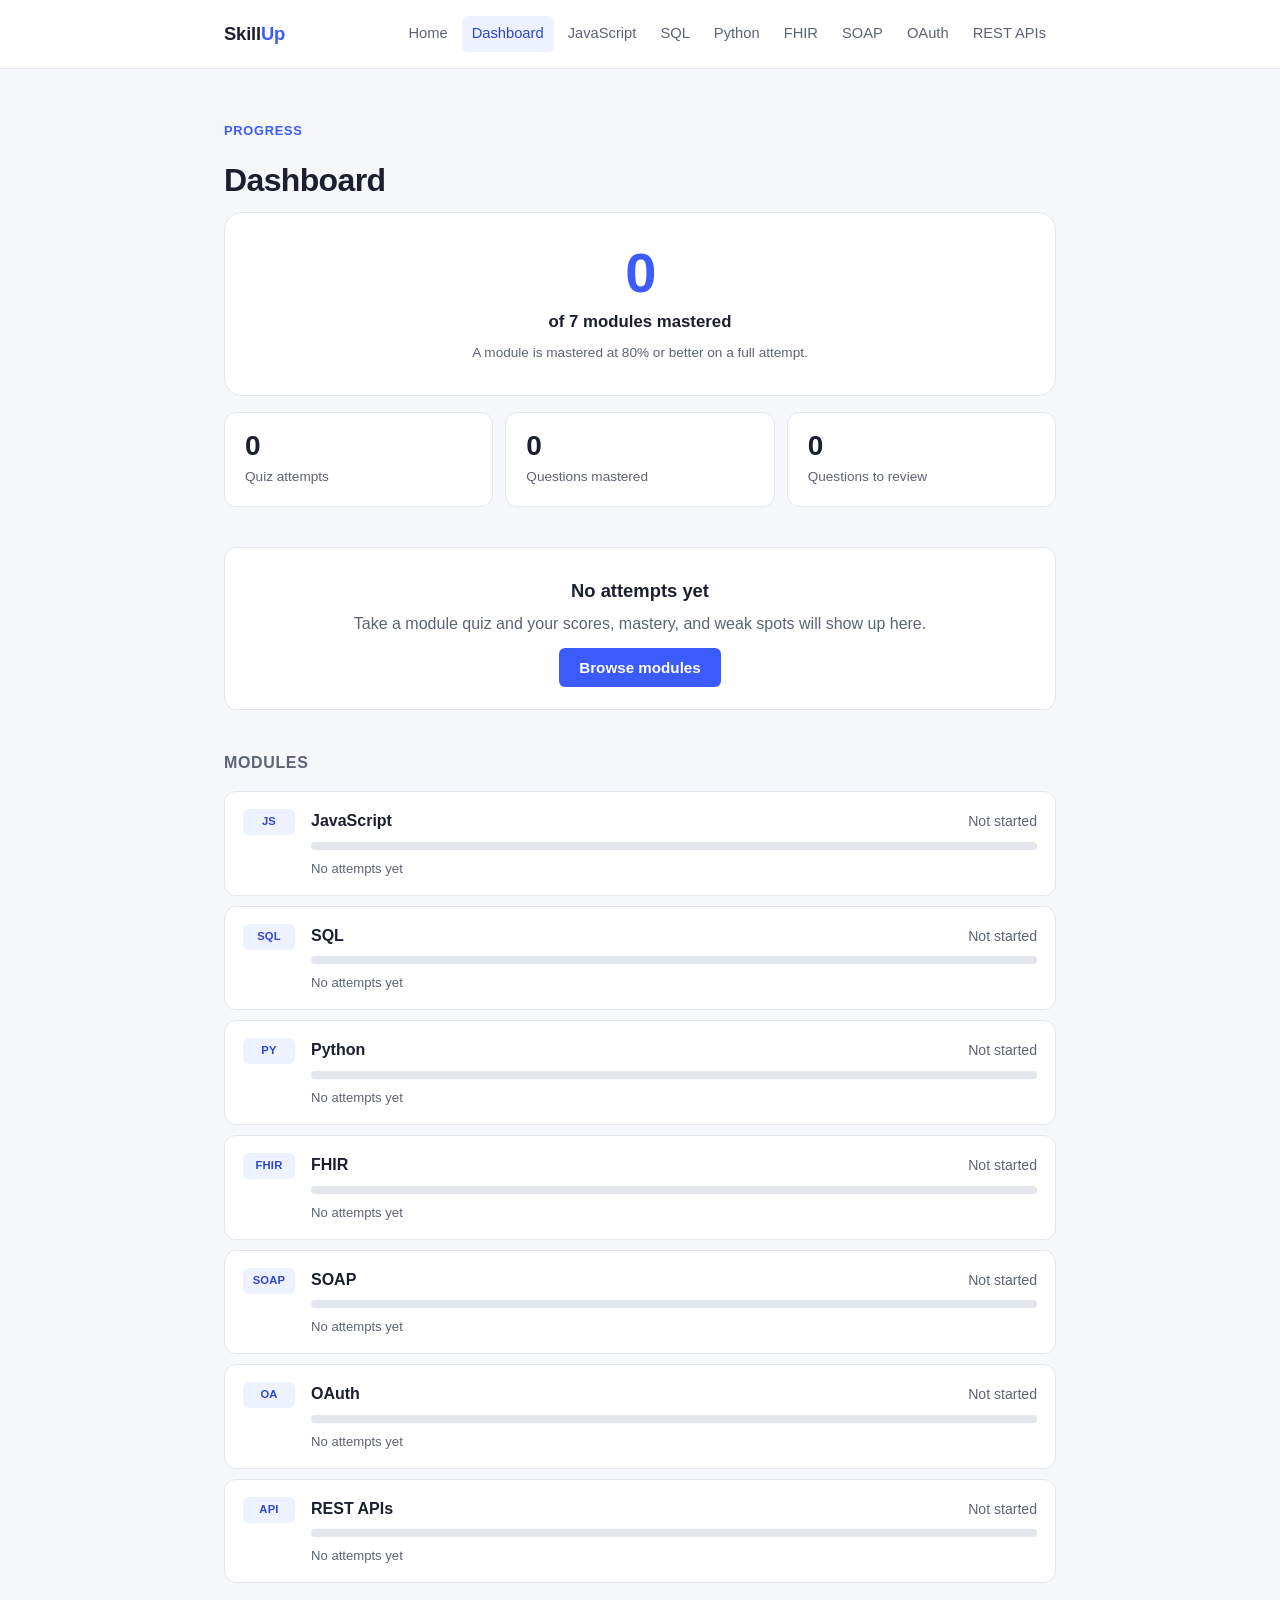
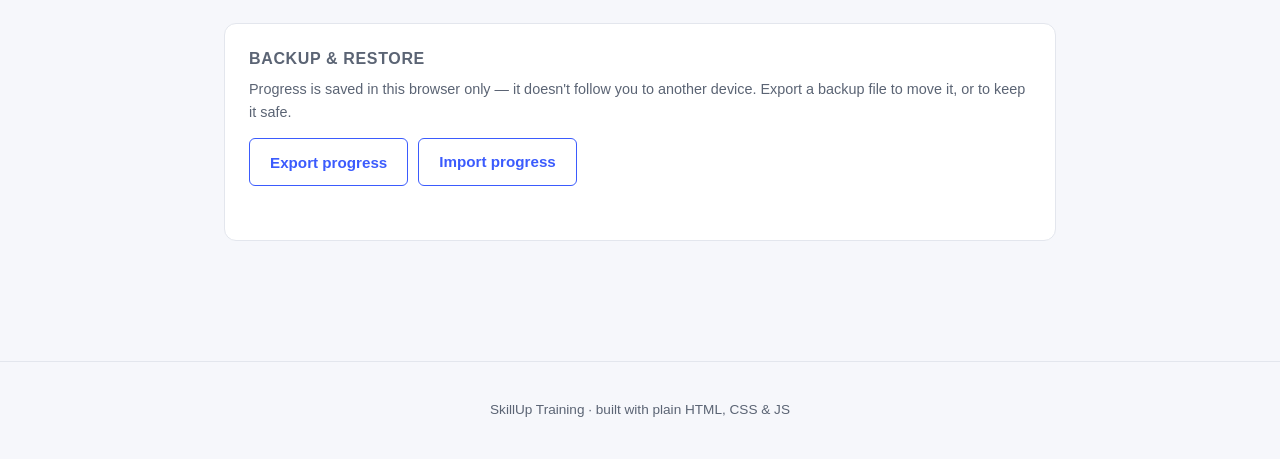
==== dashboard.html @ 1e8f08c0 "Phase 2: progress dashboard A new dashboard.html reading entirely through the existing data layer. N" ====
<!DOCTYPE html>
<html lang="en">
<head>
  <meta charset="UTF-8" />
  <meta name="viewport" content="width=device-width, initial-scale=1.0" />
  <title>Dashboard — SkillUp</title>
  <link rel="stylesheet" href="css/styles.css?v=4" />
  <!-- modules.js must come first: nav.js reads the manifest from it.
       Deferred scripts run in document order, so tag order guarantees it. -->
  <script src="js/modules.js?v=4" defer></script>
  <script src="js/nav.js?v=4" defer></script>
</head>
<body>

  <!-- Filled in by js/nav.js. -->
  <header class="site-header" data-site-header>
    <noscript>
      <div class="header-inner">
        <a class="brand" href="index.html">Skill<span>Up</span></a>
      </div>
    </noscript>
  </header>

  <main>
    <div class="module-header">
      <p class="kicker">Progress</p>
      <h1>Dashboard</h1>
    </div>

    <p class="dash-storage-warning" data-dash-storage-warning hidden>
      This browser isn't allowing local storage, so nothing is being saved between visits.
    </p>

    <!-- Hero figure + supporting stat tiles. -->
    <section class="dash-section" data-dash-summary></section>

    <section class="dash-section dash-empty" data-dash-empty hidden>
      <h2>No attempts yet</h2>
      <p>Take a module quiz and your scores, mastery, and weak spots will show up here.</p>
      <a class="btn" href="index.html">Browse modules</a>
    </section>

    <section class="dash-section">
      <h2 class="dash-heading">Modules</h2>
      <div data-dash-modules></div>
    </section>

    <section class="dash-section">
      <h2 class="dash-heading">Recent attempts</h2>
      <div data-dash-recent></div>
    </section>

    <section class="dash-section">
      <h2 class="dash-heading">Questions to review</h2>
      <p class="dash-subhead">The ones you've missed most often — these will seed flashcards later.</p>
      <div data-dash-review></div>
    </section>

    <!-- Revealed by js/progress-io.js once it knows the storage layer loaded. -->
    <section class="dash-section progress-tools" data-progress-tools hidden>
      <h2>Backup &amp; restore</h2>
      <p>Progress is saved in this browser only — it doesn't follow you to another device. Export a backup file to move it, or to keep it safe.</p>
      <div class="progress-tools-actions">
        <button type="button" class="btn btn-secondary" data-progress-export>Export progress</button>
        <label class="btn btn-secondary file-btn">
          Import progress
          <input type="file" accept="application/json,.json" data-progress-import hidden />
        </label>
      </div>
      <p class="progress-tools-status" role="status" data-progress-status></p>
    </section>

    <noscript>
      <p class="noscript-note">
        This dashboard is built in the browser, so it needs JavaScript. Please enable it and reload.
      </p>
    </noscript>
  </main>

  <footer class="site-footer">
    <p>SkillUp Training &middot; built with plain HTML, CSS &amp; JS</p>
  </footer>

  <!-- progress.js is the data layer. The module data files supply question text
       for the "Questions to review" table, which stores only question ids. -->
  <script src="js/progress.js?v=4"></script>
  <script src="js/data/javascript.js?v=4"></script>
  <script src="js/data/sql.js?v=4"></script>
  <script src="js/data/python.js?v=4"></script>
  <script src="js/data/fhir.js?v=4"></script>
  <script src="js/data/soap.js?v=4"></script>
  <script src="js/data/oauth.js?v=4"></script>
  <script src="js/data/rest-apis.js?v=4"></script>
  <script src="js/dashboard.js?v=4"></script>
  <script src="js/progress-io.js?v=4"></script>

</body>
</html>
---- css/styles.css ----
/* ==========================================================================
   SkillUp — shared stylesheet
   Design tokens live in :root — tweak these first to re-theme the site.
   ========================================================================== */

:root {
  --bg: #f6f7fb;
  --surface: #ffffff;
  --text: #1b2030;
  --text-muted: #5b6474;
  --border: #e3e6ed;
  --accent: #3b5bfd;
  --accent-dark: #2c46d1;
  --accent-soft: #eef1ff;
  --success: #1f9d55;
  --success-soft: #e9f9ef;
  --error: #d6455a;
  --error-soft: #fdecee;
  --radius-sm: 6px;
  --radius: 12px;
  --radius-lg: 18px;
  --shadow: 0 1px 2px rgba(20, 24, 40, 0.04), 0 8px 24px rgba(20, 24, 40, 0.06);
  --max-width: 880px;
  --font: -apple-system, BlinkMacSystemFont, "Segoe UI", Roboto, Helvetica, Arial, sans-serif;
  --font-mono: "SFMono-Regular", Consolas, "Liberation Mono", Menlo, monospace;
}

* {
  box-sizing: border-box;
}

html {
  scroll-behavior: smooth;
}

body {
  margin: 0;
  font-family: var(--font);
  background: var(--bg);
  color: var(--text);
  line-height: 1.6;
  -webkit-font-smoothing: antialiased;
}

img {
  max-width: 100%;
}

a {
  color: var(--accent);
  text-decoration: none;
}

a:hover {
  text-decoration: underline;
}

/* ---------- layout ---------- */

.site-header {
  border-bottom: 1px solid var(--border);
  background: var(--surface);
  position: sticky;
  top: 0;
  z-index: 10;
}

.site-header .header-inner {
  max-width: var(--max-width);
  margin: 0 auto;
  padding: 16px 24px;
  display: flex;
  align-items: center;
  justify-content: space-between;
  gap: 16px;
  flex-wrap: wrap;
}

.brand {
  font-weight: 700;
  font-size: 1.15rem;
  color: var(--text);
  letter-spacing: -0.01em;
}

.brand:hover {
  text-decoration: none;
  opacity: 0.85;
}

.brand span {
  color: var(--accent);
}

.site-nav {
  display: flex;
  flex-wrap: wrap;
  gap: 4px;
}

.site-nav a {
  color: var(--text-muted);
  font-size: 0.92rem;
  font-weight: 500;
  padding: 6px 10px;
  border-radius: var(--radius-sm);
}

.site-nav a:hover {
  background: var(--accent-soft);
  color: var(--accent-dark);
  text-decoration: none;
}

.site-nav a[aria-current="page"] {
  background: var(--accent-soft);
  color: var(--accent-dark);
}

main {
  max-width: var(--max-width);
  margin: 0 auto;
  padding: 40px 24px 80px;
}

.site-footer {
  border-top: 1px solid var(--border);
  padding: 24px;
  text-align: center;
  color: var(--text-muted);
  font-size: 0.85rem;
}

/* ---------- home page ---------- */

.hero {
  padding: 48px 0 40px;
  text-align: center;
}

.hero h1 {
  font-size: 2.25rem;
  margin: 0 0 12px;
  letter-spacing: -0.02em;
}

.hero p {
  color: var(--text-muted);
  font-size: 1.1rem;
  max-width: 560px;
  margin: 0 auto;
}

.module-grid {
  display: grid;
  grid-template-columns: repeat(auto-fit, minmax(230px, 1fr));
  gap: 16px;
  margin-top: 16px;
}

.module-card {
  background: var(--surface);
  border: 1px solid var(--border);
  border-radius: var(--radius);
  padding: 22px;
  display: flex;
  flex-direction: column;
  gap: 10px;
  color: var(--text);
  transition: transform 0.15s ease, box-shadow 0.15s ease, border-color 0.15s ease;
}

.module-card:hover {
  text-decoration: none;
  transform: translateY(-2px);
  box-shadow: var(--shadow);
  border-color: var(--accent);
}

/* Base badge — the shared look. Size is set by the context that uses it, so a
   badge always has a FIXED width and never sizes to its own text; otherwise
   "JS" and "FHIR" come out different widths and the labels beside them fail to
   line up down a column. */
.badge {
  display: inline-flex;
  align-items: center;
  justify-content: center;
  background: var(--accent-soft);
  color: var(--accent-dark);
  font-weight: 700;
  border-radius: 8px;
  flex: none;
}

.module-card .badge {
  width: 40px;
  height: 40px;
  border-radius: 10px;
  font-size: 0.95rem;
}

.module-card h2 {
  margin: 0;
  font-size: 1.1rem;
}

.module-card p {
  margin: 0;
  color: var(--text-muted);
  font-size: 0.92rem;
}

/* Per-module progress line on a tile, written by js/home.js. `margin-top: auto`
   moves down to .go, so the status sits directly under the blurb and the
   "Start module" link stays pinned to the bottom of every card regardless of
   how long the blurb is. */
.module-status {
  margin: 0;
  font-size: 0.82rem;
  font-weight: 600;
  color: var(--text-muted);
}

.module-status.is-mastered {
  color: var(--success);
}

.module-card .go {
  margin-top: auto;
  padding-top: 4px;
  font-size: 0.85rem;
  font-weight: 600;
  color: var(--accent);
}

.home-dash-link {
  margin: 28px 0 0;
  text-align: center;
  font-weight: 600;
  font-size: 0.95rem;
}

/* ==========================================================================
   dashboard (js/dashboard.js)

   Conventions borrowed from the site's own tokens:
     mastered    -> --success  (validated: ΔE 30.1 vs accent under deuteranopia)
     in progress -> --accent
     not started -> no fill, neutral track only

   Colour encodes STATE, never magnitude — the bar's length already carries the
   value, and colouring it darker-because-longer would say the same thing twice.
   Every meter is paired with its score in text, so colour is never the only
   way to read a row.
   ========================================================================== */

.dash-section {
  margin-bottom: 40px;
}

.dash-heading {
  font-size: 1rem;
  text-transform: uppercase;
  letter-spacing: 0.04em;
  color: var(--text-muted);
  margin: 0 0 4px;
}

.dash-subhead {
  margin: 0 0 16px;
  color: var(--text-muted);
  font-size: 0.9rem;
}

.dash-heading + [data-dash-modules],
.dash-heading + [data-dash-recent],
.dash-heading + [data-dash-review] {
  margin-top: 16px;
}

.dash-storage-warning {
  background: var(--error-soft);
  border: 1px solid var(--error);
  border-radius: var(--radius);
  padding: 14px 18px;
  font-size: 0.9rem;
  margin: 0 0 28px;
}

/* ---------- hero figure: exactly one per view ---------- */

.dash-hero {
  background: var(--surface);
  border: 1px solid var(--border);
  border-radius: var(--radius-lg);
  padding: 32px 28px;
  text-align: center;
  margin-bottom: 16px;
}

.dash-hero-value {
  /* Proportional figures, not tabular: at display sizes tabular-nums gives
     every digit the width of a zero, which makes a number look loose. */
  font-size: 3.5rem;
  line-height: 1;
  font-weight: 700;
  letter-spacing: -0.03em;
  color: var(--accent);
  margin: 0;
}

.dash-hero-label {
  margin: 8px 0 0;
  font-size: 1.05rem;
  font-weight: 600;
}

.dash-hero-sub {
  margin: 6px 0 0;
  color: var(--text-muted);
  font-size: 0.85rem;
}

/* ---------- supporting stat tiles ---------- */

.dash-tiles {
  display: grid;
  grid-template-columns: repeat(auto-fit, minmax(150px, 1fr));
  gap: 12px;
}

.dash-tile {
  background: var(--surface);
  border: 1px solid var(--border);
  border-radius: var(--radius);
  padding: 18px 20px;
}

.dash-tile-value {
  margin: 0;
  font-size: 1.75rem;
  font-weight: 700;
  line-height: 1.1;
  letter-spacing: -0.02em;
}

.dash-tile-label {
  margin: 4px 0 0;
  color: var(--text-muted);
  font-size: 0.85rem;
}

/* ---------- per-module meter rows ---------- */

.dash-modules {
  display: flex;
  flex-direction: column;
  gap: 10px;
}

.dash-row {
  display: flex;
  align-items: flex-start;
  gap: 16px;
  background: var(--surface);
  border: 1px solid var(--border);
  border-radius: var(--radius);
  padding: 16px 18px;
  color: var(--text);
  transition: border-color 0.15s ease, box-shadow 0.15s ease;
}

.dash-row:hover {
  text-decoration: none;
  border-color: var(--accent);
  box-shadow: var(--shadow);
}

/* Fixed width so every module title starts at the same x, whatever the badge
   text is ("JS" vs "FHIR"). */
.dash-row .badge {
  width: 52px;
  height: 26px;
  border-radius: 6px;
  font-size: 0.7rem;
  letter-spacing: 0.02em;
  margin-top: 1px;
}

.dash-row-body {
  flex: 1;
  min-width: 0; /* lets long titles wrap instead of forcing the row wider */
}

.dash-row-head {
  display: flex;
  justify-content: space-between;
  align-items: baseline;
  gap: 12px;
  margin-bottom: 8px;
}

.dash-row-title {
  font-weight: 600;
}

.dash-row-value {
  /* tabular-nums IS right here: these align down a column of rows. */
  font-variant-numeric: tabular-nums;
  font-size: 0.88rem;
  color: var(--text-muted);
  white-space: nowrap;
}

/*
   The meter. Thin (8px, well under the 24px cap), square at the baseline where
   it starts and 4px-rounded at the data end. The track is a lighter step of the
   fill's own hue so the state reads across the whole bar, not just the filled
   part. No border around the fill — the track provides the separation.
*/
.dash-meter {
  height: 8px;
  border-radius: 4px;
  background: var(--border);
  overflow: hidden;
}

.dash-meter-fill {
  height: 100%;
  width: 0;
  border-radius: 0 4px 4px 0;
  background: var(--accent);
  transition: width 0.3s ease;
}

.dash-meter.is-mastered {
  background: var(--success-soft);
}

.dash-meter.is-mastered .dash-meter-fill {
  background: var(--success);
}

.dash-meter.is-progress {
  background: var(--accent-soft);
}

.dash-meter.is-progress .dash-meter-fill {
  background: var(--accent);
}

.dash-row-foot {
  display: flex;
  align-items: center;
  gap: 10px;
  margin-top: 8px;
}

.dash-row-meta {
  font-size: 0.82rem;
  color: var(--text-muted);
}

/* ---------- tables (recent attempts, questions to review) ---------- */

.dash-table {
  width: 100%;
  border-collapse: collapse;
  background: var(--surface);
  border: 1px solid var(--border);
  border-radius: var(--radius);
  overflow: hidden;
  font-size: 0.9rem;
}

.dash-table th {
  text-align: left;
  font-size: 0.75rem;
  text-transform: uppercase;
  letter-spacing: 0.05em;
  color: var(--text-muted);
  padding: 12px 16px;
  border-bottom: 1px solid var(--border);
  white-space: nowrap;
}

.dash-table td {
  padding: 12px 16px;
  border-bottom: 1px solid var(--border);
  vertical-align: top;
}

.dash-table tbody tr:last-child td {
  border-bottom: none;
}

.dash-cell-when {
  color: var(--text-muted);
  white-space: nowrap;
}

.dash-cell-num {
  font-variant-numeric: tabular-nums;
  white-space: nowrap;
}

.dash-cell-question {
  min-width: 220px;
}

.dash-pill {
  display: inline-block;
  padding: 2px 10px;
  border-radius: 999px;
  font-size: 0.78rem;
  font-weight: 600;
  white-space: nowrap;
}

.dash-pill.is-pass {
  background: var(--success-soft);
  color: var(--success);
}

.dash-pill.is-fail {
  background: var(--error-soft);
  color: var(--error);
}

.dash-note {
  margin: 10px 0 0;
  font-size: 0.82rem;
  color: var(--text-muted);
}

.dash-empty {
  background: var(--surface);
  border: 1px solid var(--border);
  border-radius: var(--radius);
  padding: 28px;
  text-align: center;
}

.dash-empty h2 {
  margin: 0 0 6px;
  font-size: 1.15rem;
}

.dash-empty p {
  margin: 0 0 18px;
  color: var(--text-muted);
}

/* Wide tables scroll inside their own container rather than pushing the page
   sideways on a narrow screen. */
@media (max-width: 620px) {
  [data-dash-recent],
  [data-dash-review] {
    overflow-x: auto;
  }

  .dash-row-head {
    flex-direction: column;
    gap: 2px;
  }
}

.noscript-note {
  background: var(--error-soft);
  border: 1px solid var(--error);
  border-radius: var(--radius);
  padding: 16px 20px;
  color: var(--text);
  margin: 16px 0 0;
}

/* ---------- module page ---------- */

.back-link {
  display: inline-block;
  margin-bottom: 20px;
  font-size: 0.9rem;
  font-weight: 500;
  color: var(--text-muted);
}

.module-header h1 {
  margin: 0 0 6px;
  font-size: 2rem;
  letter-spacing: -0.02em;
}

.module-header .kicker {
  color: var(--accent);
  font-weight: 700;
  font-size: 0.8rem;
  text-transform: uppercase;
  letter-spacing: 0.06em;
}

.intro {
  background: var(--surface);
  border: 1px solid var(--border);
  border-radius: var(--radius);
  padding: 24px 28px;
  margin: 24px 0 40px;
}

.intro h2 {
  margin-top: 0;
  font-size: 1rem;
  text-transform: uppercase;
  letter-spacing: 0.04em;
  color: var(--text-muted);
}

.intro p {
  margin: 0 0 12px;
}

.intro p:last-child {
  margin-bottom: 0;
}

.intro code,
p code,
li code {
  background: var(--accent-soft);
  color: var(--accent-dark);
  padding: 2px 6px;
  border-radius: 4px;
  font-family: var(--font-mono);
  font-size: 0.88em;
}

.intro ul {
  margin: 0;
  padding-left: 20px;
}

.intro li {
  margin-bottom: 6px;
}

.quiz-section h2 {
  font-size: 1.4rem;
  margin-bottom: 4px;
}

.quiz-section .quiz-intro {
  color: var(--text-muted);
  margin-top: 0;
  margin-bottom: 24px;
}

/* ---------- quiz component (rendered by js/quiz.js) ---------- */

.quiz-question {
  background: var(--surface);
  border: 1px solid var(--border);
  border-radius: var(--radius);
  padding: 20px 22px;
  margin: 0 0 16px;
  /* Browsers give <fieldset> a default `min-width: min-content`, which stops it
     shrinking properly inside flex/grid parents. Always reset it. */
  min-width: 0;
}

/*
   A <legend> is not a normal block. By default the browser lifts it OUT of the
   fieldset's content flow and paints it ON the top border — that's how you get
   the classic "label notched into the box outline" look. With a filled, rounded
   box like ours the result is the question text sitting half outside the white
   card, which is the spacing bug you spotted.

   The fix is defined by the HTML spec rather than being a hack: an element only
   gets that special "rendered legend" treatment if it is the first <legend>
   child AND its computed `float` is `none` AND it is not absolutely positioned.
   Floating it therefore opts out cleanly, and it lays out as an ordinary block
   inside the box's padding. `.quiz-options` then clears the float.
*/
.quiz-question legend {
  float: left;
  width: 100%;
  padding: 0;
  margin: 0 0 14px;
  font-weight: 600;
  font-size: 1rem;
  line-height: 1.45;
  color: var(--text);
}

.quiz-options {
  clear: both; /* drop below the floated legend */
  display: flex;
  flex-direction: column;
  gap: 8px;
}

.quiz-option {
  display: flex;
  align-items: flex-start;
  gap: 10px;
  padding: 10px 12px;
  border-radius: var(--radius-sm);
  border: 1px solid var(--border);
  cursor: pointer;
  line-height: 1.5;
  transition: background 0.12s ease, border-color 0.12s ease;
}

.quiz-option:hover {
  background: var(--accent-soft);
  border-color: var(--accent);
}

/* Nudge the radio down to sit on the first line of text rather than the top of
   the box. `em` keeps it aligned if the font size ever changes; a fixed px
   value drifts out of alignment as soon as it does. `flex: none` stops the
   radio being squashed when an option wraps to several lines. */
.quiz-option input {
  margin-top: 0.3em;
  flex: none;
}

.quiz-option.is-correct {
  background: var(--success-soft);
  border-color: var(--success);
}

.quiz-option.is-incorrect {
  background: var(--error-soft);
  border-color: var(--error);
}

.quiz-feedback {
  margin-top: 14px;
  padding-top: 12px;
  border-top: 1px dashed var(--border);
  font-size: 0.9rem;
  line-height: 1.55;
  display: none;
}

.quiz-feedback.is-visible {
  display: block;
}

/* The gap between "Correct." and the explanation is produced here, not by a
   leading space inside the explanation string in js/data/*.js. */
.quiz-feedback .result-label {
  font-weight: 700;
  margin-right: 6px;
}

.quiz-feedback .result-explanation {
  color: var(--text);
}

.quiz-feedback.correct .result-label {
  color: var(--success);
}

.quiz-feedback.incorrect .result-label {
  color: var(--error);
}

.quiz-actions {
  display: flex;
  align-items: center;
  gap: 14px;
  margin-top: 8px;
}

.btn {
  appearance: none;
  border: none;
  background: var(--accent);
  color: #fff;
  font-family: inherit;
  font-size: 0.95rem;
  font-weight: 600;
  padding: 11px 20px;
  border-radius: var(--radius-sm);
  cursor: pointer;
  transition: background 0.12s ease;
}

.btn:hover {
  background: var(--accent-dark);
}

.btn.btn-secondary {
  background: transparent;
  color: var(--accent);
  border: 1px solid var(--accent);
}

.btn.btn-secondary:hover {
  background: var(--accent-soft);
}

/* ---------- quiz: stats banner shown above the questions ---------- */

.quiz-stats {
  background: var(--surface);
  border: 1px solid var(--border);
  border-radius: var(--radius);
  padding: 14px 18px;
  margin-bottom: 20px;
  font-size: 0.9rem;
}

.quiz-stats.is-retry {
  background: var(--accent-soft);
  border-color: var(--accent);
}

.quiz-stats-line {
  margin: 0;
  font-weight: 600;
}

.quiz-stats-sub {
  margin: 4px 0 0;
  color: var(--text-muted);
  font-weight: 400;
}

.mastery-badge {
  display: inline-block;
  background: var(--success-soft);
  color: var(--success);
  border: 1px solid var(--success);
  border-radius: 999px;
  padding: 1px 10px;
  font-size: 0.78rem;
  font-weight: 700;
  vertical-align: middle;
}

/* ---------- quiz: score readout ---------- */

.quiz-score {
  background: var(--surface);
  border: 1px solid var(--border);
  border-left-width: 4px;
  border-radius: var(--radius);
  padding: 18px 22px;
  margin-bottom: 20px;
  display: none;
}

.quiz-score.is-visible {
  display: block;
}

.quiz-score.is-pass {
  border-left-color: var(--success);
  background: var(--success-soft);
}

.quiz-score.is-fail {
  border-left-color: var(--error);
  background: var(--error-soft);
}

.quiz-score-headline {
  margin: 0;
  font-weight: 700;
  font-size: 1.05rem;
}

.quiz-score-verdict {
  margin: 4px 0 0;
  font-size: 0.9rem;
  color: var(--text-muted);
}

/* ---------- quiz: post-attempt results and retry routing ---------- */

.quiz-results {
  display: none;
  margin-top: 20px;
}

.quiz-results.is-visible {
  display: block;
}

.quiz-results-heading {
  font-size: 0.85rem;
  text-transform: uppercase;
  letter-spacing: 0.05em;
  color: var(--text-muted);
  margin: 0 0 8px;
}

.quiz-missed {
  margin: 0 0 4px;
  padding-left: 20px;
  font-size: 0.92rem;
}

.quiz-missed li {
  margin-bottom: 6px;
}

.quiz-note {
  font-size: 0.85rem;
  color: var(--text-muted);
  margin: 6px 0 0;
  display: none;
}

.quiz-note.is-visible {
  display: block;
}

/* ---------- home page: progress export / import ---------- */

.progress-tools {
  margin-top: 40px;
  background: var(--surface);
  border: 1px solid var(--border);
  border-radius: var(--radius);
  padding: 22px 24px;
}

.progress-tools h2 {
  margin: 0 0 6px;
  font-size: 1rem;
  text-transform: uppercase;
  letter-spacing: 0.04em;
  color: var(--text-muted);
}

.progress-tools p {
  margin: 0 0 14px;
  font-size: 0.9rem;
  color: var(--text-muted);
}

.progress-tools-actions {
  display: flex;
  flex-wrap: wrap;
  gap: 10px;
}

/* The "Import" control is a <label> wrapping a hidden file input, so it needs
   the flex/inline treatment a <button> gets for free. */
.file-btn {
  display: inline-flex;
  align-items: center;
}

.progress-tools-status {
  margin: 12px 0 0;
  font-size: 0.85rem;
  min-height: 1.2em;
}

.progress-tools-status.is-ok {
  color: var(--success);
}

.progress-tools-status.is-error {
  color: var(--error);
}
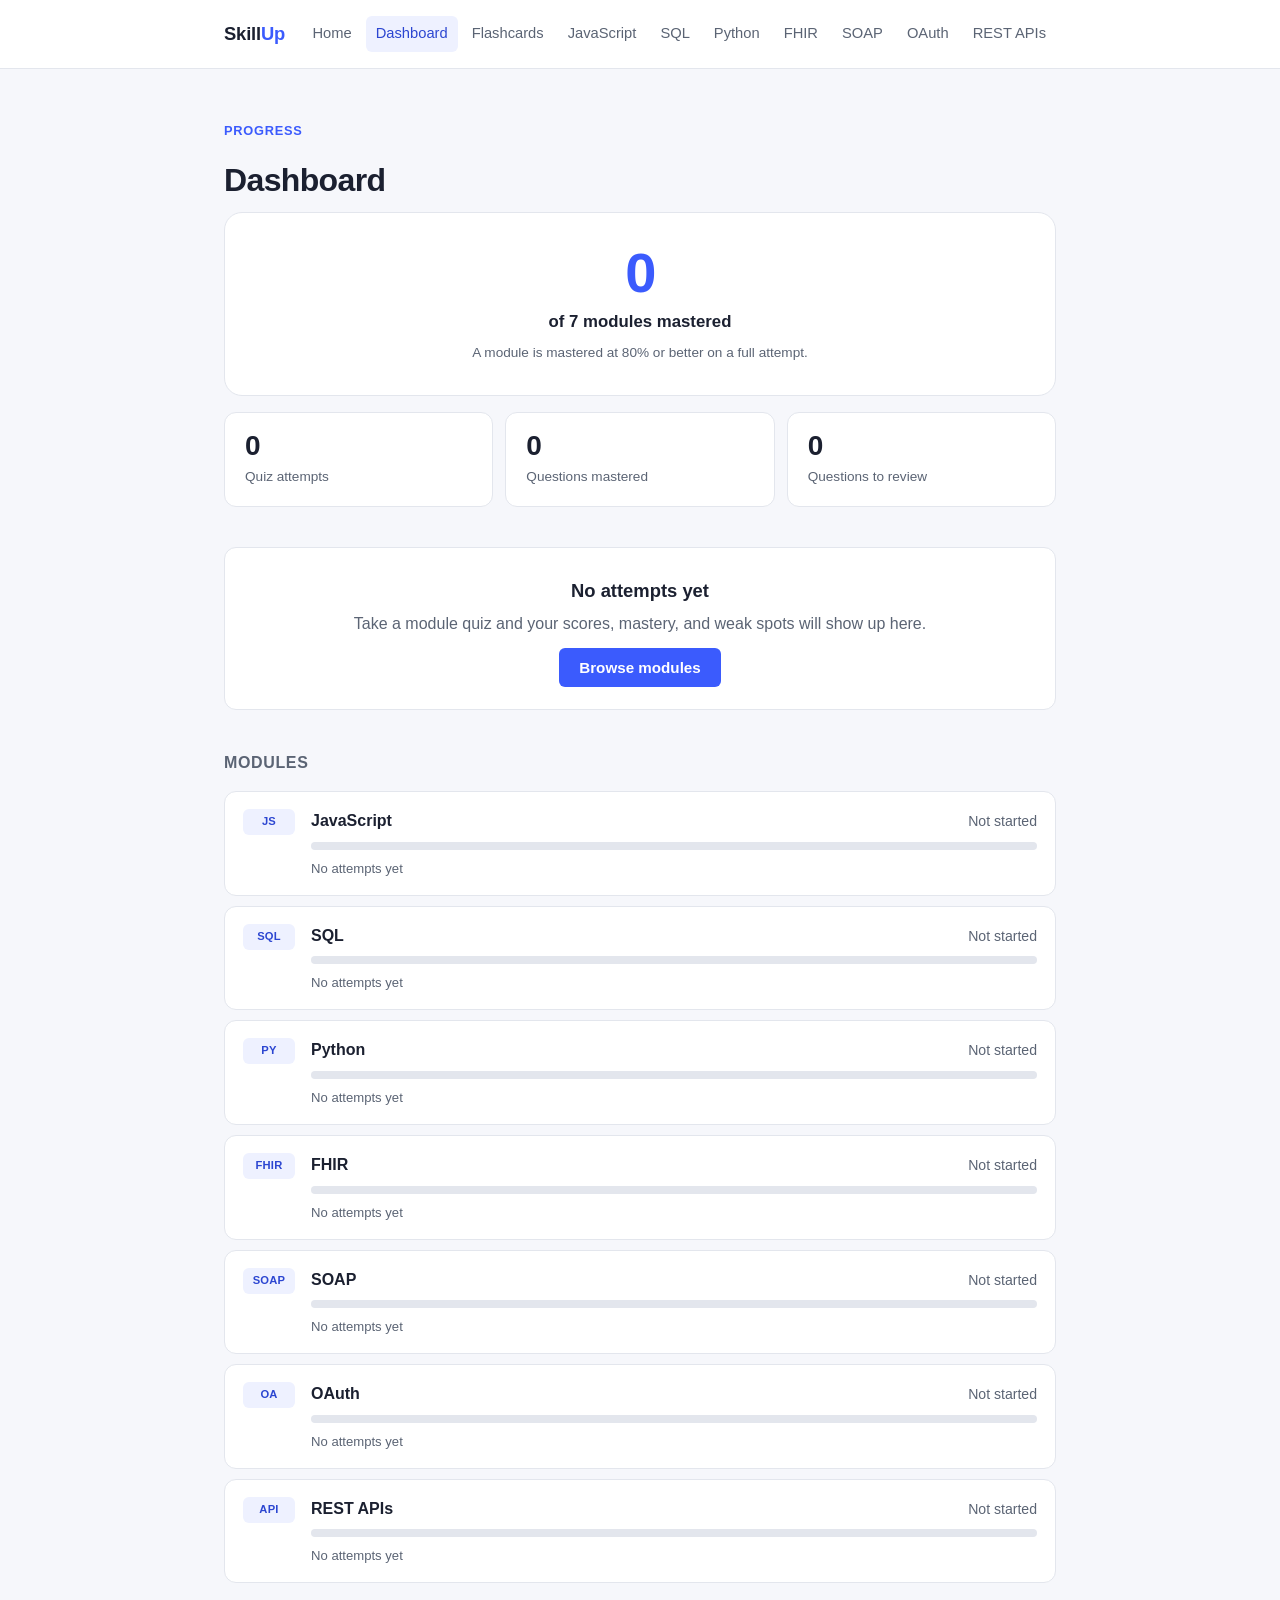
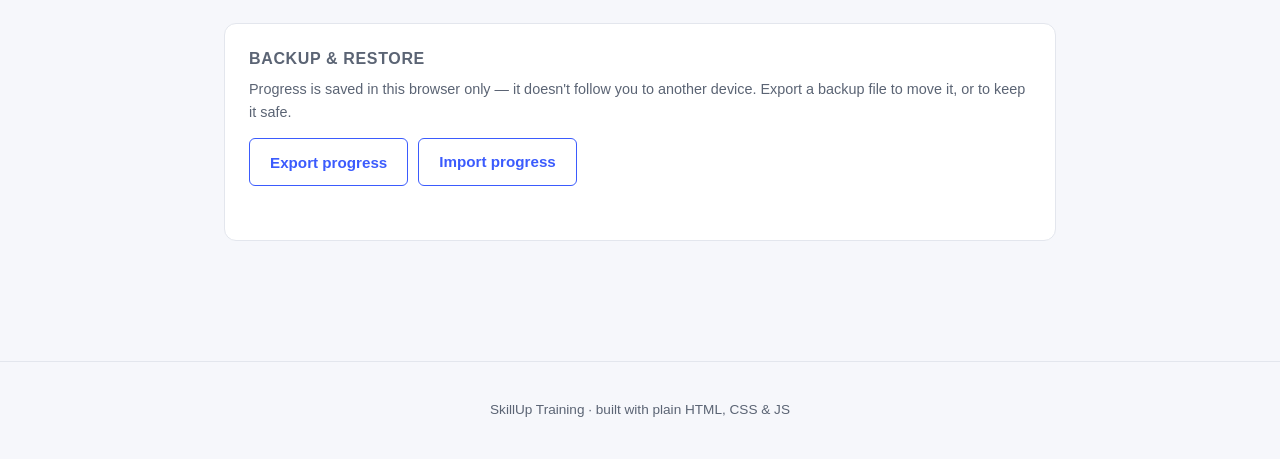
==== commit d127c313: "Phase 2: flashcards with Leitner review scheduling Drills the questions you keep missing, one card a" ====
--- a/dashboard.html
+++ b/dashboard.html
@@ -4,11 +4,11 @@
   <meta charset="UTF-8" />
   <meta name="viewport" content="width=device-width, initial-scale=1.0" />
   <title>Dashboard — SkillUp</title>
-  <link rel="stylesheet" href="css/styles.css?v=4" />
+  <link rel="stylesheet" href="css/styles.css?v=5" />
   <!-- modules.js must come first: nav.js reads the manifest from it.
        Deferred scripts run in document order, so tag order guarantees it. -->
-  <script src="js/modules.js?v=4" defer></script>
-  <script src="js/nav.js?v=4" defer></script>
+  <script src="js/modules.js?v=5" defer></script>
+  <script src="js/nav.js?v=5" defer></script>
 </head>
 <body>
 
@@ -83,16 +83,16 @@
 
   <!-- progress.js is the data layer. The module data files supply question text
        for the "Questions to review" table, which stores only question ids. -->
-  <script src="js/progress.js?v=4"></script>
-  <script src="js/data/javascript.js?v=4"></script>
-  <script src="js/data/sql.js?v=4"></script>
-  <script src="js/data/python.js?v=4"></script>
-  <script src="js/data/fhir.js?v=4"></script>
-  <script src="js/data/soap.js?v=4"></script>
-  <script src="js/data/oauth.js?v=4"></script>
-  <script src="js/data/rest-apis.js?v=4"></script>
-  <script src="js/dashboard.js?v=4"></script>
-  <script src="js/progress-io.js?v=4"></script>
+  <script src="js/progress.js?v=5"></script>
+  <script src="js/data/javascript.js?v=5"></script>
+  <script src="js/data/sql.js?v=5"></script>
+  <script src="js/data/python.js?v=5"></script>
+  <script src="js/data/fhir.js?v=5"></script>
+  <script src="js/data/soap.js?v=5"></script>
+  <script src="js/data/oauth.js?v=5"></script>
+  <script src="js/data/rest-apis.js?v=5"></script>
+  <script src="js/dashboard.js?v=5"></script>
+  <script src="js/progress-io.js?v=5"></script>
 
 </body>
 </html>
--- a/css/styles.css
+++ b/css/styles.css
@@ -565,6 +565,205 @@
   }
 }
 
+/* ==========================================================================
+   flashcards (js/flashcards.js)
+   ========================================================================== */
+
+.fc-intro {
+  color: var(--text-muted);
+  max-width: 620px;
+  margin: 0 0 24px;
+}
+
+.fc-controls {
+  display: flex;
+  align-items: center;
+  gap: 10px;
+  flex-wrap: wrap;
+  margin-bottom: 20px;
+}
+
+.fc-filter-label {
+  font-size: 0.85rem;
+  font-weight: 600;
+  color: var(--text-muted);
+}
+
+.fc-filter {
+  font-family: inherit;
+  font-size: 0.9rem;
+  padding: 8px 10px;
+  border: 1px solid var(--border);
+  border-radius: var(--radius-sm);
+  background: var(--surface);
+  color: var(--text);
+}
+
+.fc-progress {
+  margin-left: auto;
+  font-size: 0.85rem;
+  color: var(--text-muted);
+  font-variant-numeric: tabular-nums;
+}
+
+.fc-card {
+  background: var(--surface);
+  border: 1px solid var(--border);
+  border-radius: var(--radius-lg);
+  padding: 28px;
+}
+
+.fc-card-meta {
+  display: flex;
+  flex-wrap: wrap;
+  gap: 8px;
+  align-items: center;
+  margin-bottom: 16px;
+}
+
+.fc-module {
+  background: var(--accent-soft);
+  color: var(--accent-dark);
+  border-radius: 999px;
+  padding: 2px 10px;
+  font-size: 0.75rem;
+  font-weight: 700;
+}
+
+.fc-reason,
+.fc-streak {
+  font-size: 0.78rem;
+  color: var(--text-muted);
+}
+
+.fc-streak::before {
+  content: "·";
+  margin-right: 8px;
+}
+
+.fc-question {
+  font-size: 1.15rem;
+  font-weight: 600;
+  line-height: 1.45;
+  margin: 0 0 20px;
+}
+
+.fc-options {
+  display: flex;
+  flex-direction: column;
+  gap: 8px;
+}
+
+/* Options are <button>s here rather than radios: a flashcard is answered by one
+   click, with no submit step, so a button is the honest control. */
+.fc-option {
+  appearance: none;
+  text-align: left;
+  font-family: inherit;
+  font-size: 0.95rem;
+  line-height: 1.5;
+  padding: 12px 14px;
+  border: 1px solid var(--border);
+  border-radius: var(--radius-sm);
+  background: var(--surface);
+  color: var(--text);
+  cursor: pointer;
+  transition: background 0.12s ease, border-color 0.12s ease;
+}
+
+.fc-option:hover:not(:disabled) {
+  background: var(--accent-soft);
+  border-color: var(--accent);
+}
+
+.fc-option:disabled {
+  cursor: default;
+  opacity: 1; /* keep the revealed answers fully legible */
+}
+
+.fc-option.is-correct {
+  background: var(--success-soft);
+  border-color: var(--success);
+  font-weight: 600;
+}
+
+.fc-option.is-incorrect {
+  background: var(--error-soft);
+  border-color: var(--error);
+}
+
+.fc-feedback {
+  margin-top: 18px;
+  padding-top: 14px;
+  border-top: 1px dashed var(--border);
+  font-size: 0.92rem;
+  line-height: 1.55;
+}
+
+.fc-feedback .result-label {
+  font-weight: 700;
+  margin-right: 6px;
+}
+
+.fc-feedback.correct .result-label {
+  color: var(--success);
+}
+
+.fc-feedback.incorrect .result-label {
+  color: var(--error);
+}
+
+.fc-actions {
+  display: flex;
+  flex-wrap: wrap;
+  gap: 10px;
+  margin-top: 20px;
+}
+
+.fc-summary,
+.fc-empty {
+  background: var(--surface);
+  border: 1px solid var(--border);
+  border-radius: var(--radius-lg);
+  padding: 32px 28px;
+  text-align: center;
+}
+
+.fc-summary h2,
+.fc-empty h2 {
+  margin: 0 0 8px;
+  font-size: 1.3rem;
+}
+
+.fc-summary-score {
+  margin: 0 0 12px;
+  font-size: 2rem;
+  font-weight: 700;
+  letter-spacing: -0.02em;
+  color: var(--accent);
+}
+
+.fc-summary-retired {
+  margin: 0 auto 8px;
+  max-width: 460px;
+  color: var(--success);
+  font-weight: 600;
+  font-size: 0.92rem;
+}
+
+.fc-summary-note,
+.fc-empty p {
+  margin: 0 auto;
+  max-width: 460px;
+  color: var(--text-muted);
+  font-size: 0.92rem;
+}
+
+.fc-summary .fc-actions,
+.fc-empty .fc-actions {
+  justify-content: center;
+}
+
 .noscript-note {
   background: var(--error-soft);
   border: 1px solid var(--error);
